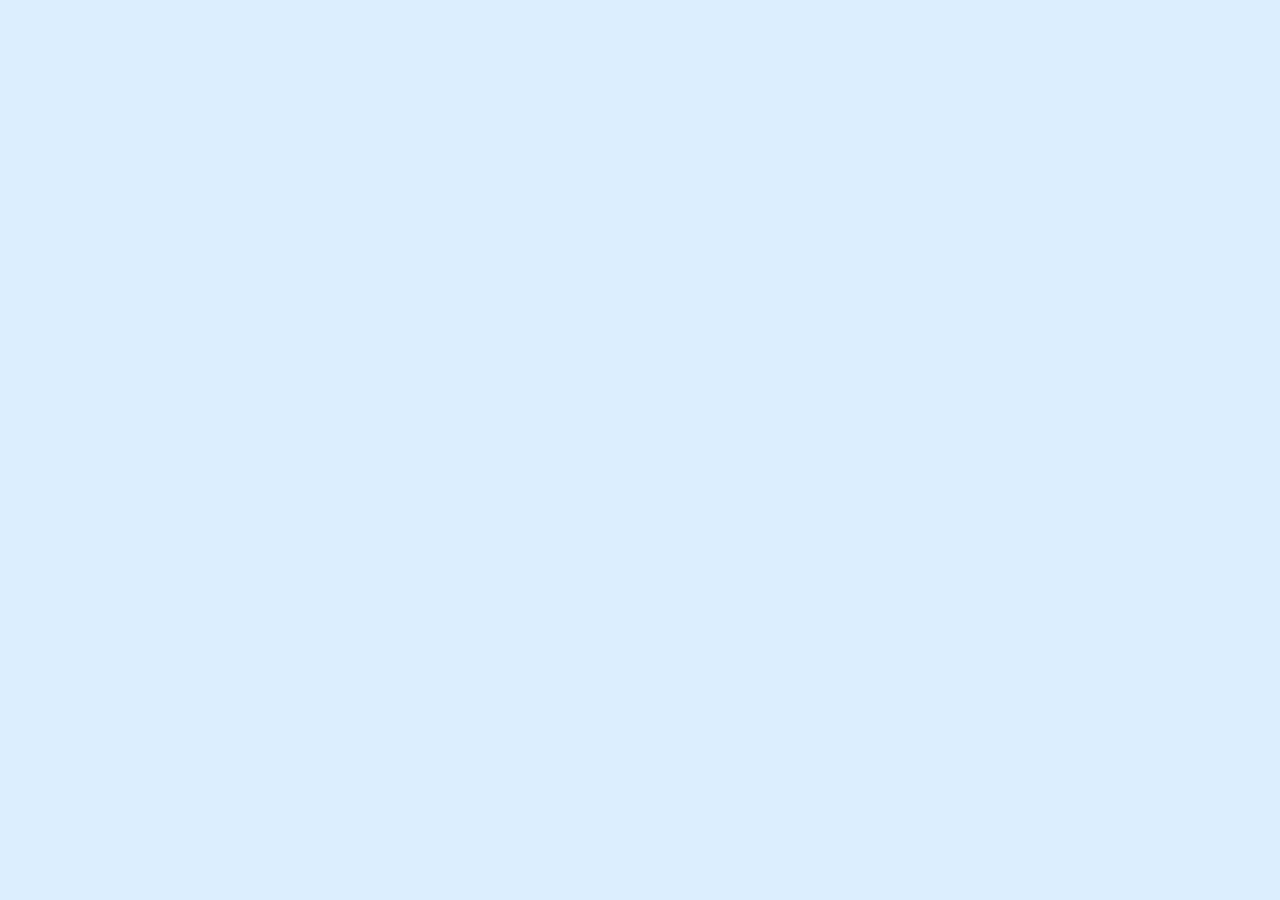
==== index.html @ 377fe5b5 "Create board" ====
<!DOCTYPE html>
<html lang="en">

<head>
    <meta charset="UTF-8">
    <meta name="viewport" content="width=device-width, initial-scale=1.0">
    <title>My Game</title>

    <link rel="stylesheet" href="./css/main.css">

</head>

<body>
    <div id="board"></div>

    <script src="./js/main.js"></script>
</body>

</html>
---- css/main.css ----
body {
    margin: 0;
    padding: 0;
    background-color: #DCEEFE;
}

#board {
    width: 100vw; 
    height: 100vh;
    position: relative;
}
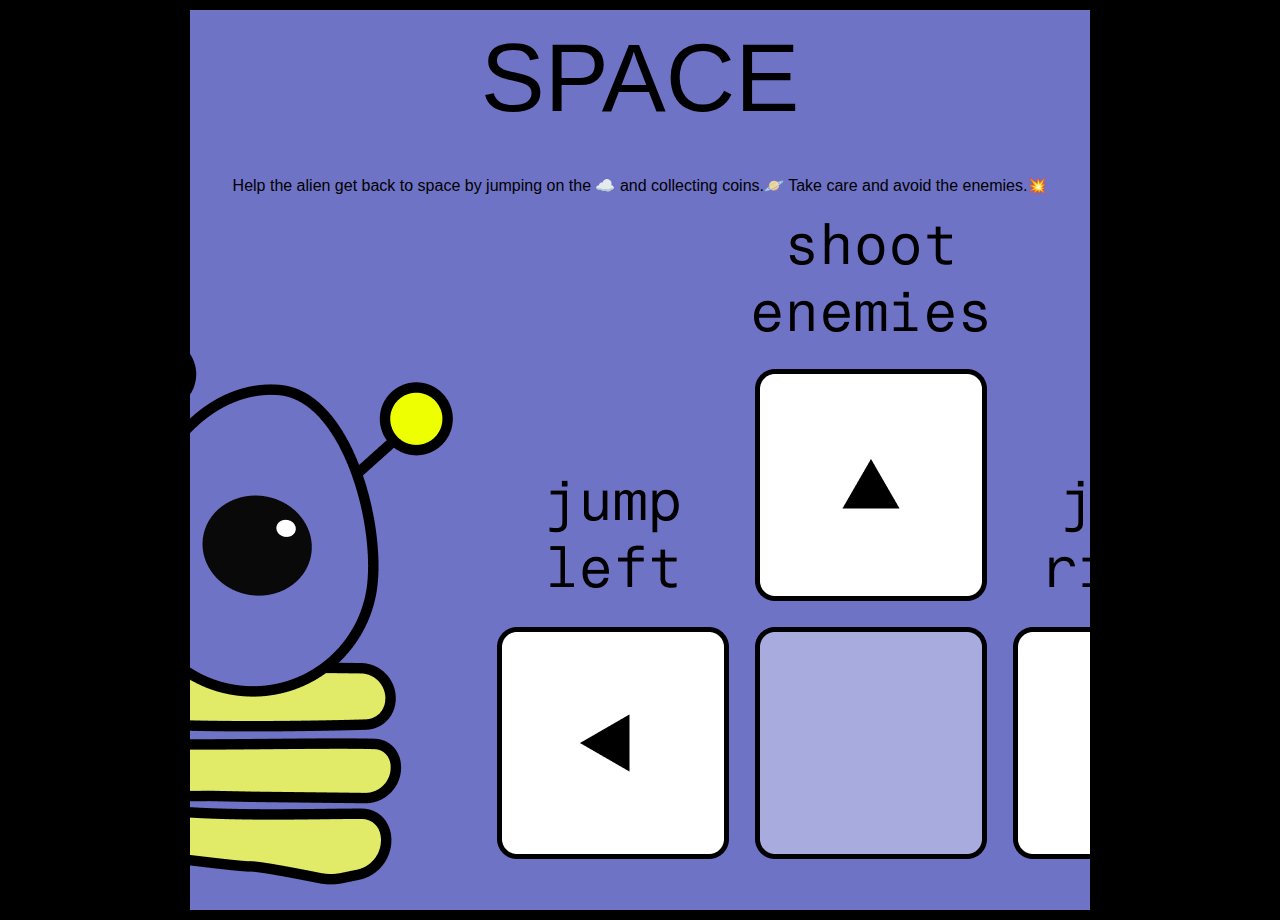
==== commit 33a38feb: "Change navigation image" ====
--- a/index.html
+++ b/index.html
@@ -1,19 +1,19 @@
 <!DOCTYPE html>
 <html lang="en">
-
 <head>
     <meta charset="UTF-8">
     <meta name="viewport" content="width=device-width, initial-scale=1.0">
-    <title>My Game</title>
-
+    <title>Game - Welcome</title>
     <link rel="stylesheet" href="./css/main.css">
-
 </head>
-
 <body>
-    <div id="board"></div>
+    <div id="board">
+        <div id="welcome">Jump back to space</div>
+        <p id = "intro">Help the alien get back to space by jumping on the ☁️ and collecting coins.🪐 Take care and avoid the enemies.💥 </p>
+        <img id = "nav-image" src = "./images/navigation.png" alt = "how-to-navigate">
+        <button id="start" class="btn">Start play</button>
+    </div>
 
     <script src="./js/main.js"></script>
 </body>
-
 </html>--- a/css/main.css
+++ b/css/main.css
@@ -1,11 +1,104 @@
 body {
     margin: 0;
     padding: 0;
-    background-color: #DCEEFE;
+    background-color: black;
+    font-family: Impact, Haettenschweiler, 'Arial Narrow Bold', sans-serif;
+    display: flex;
+    justify-content: center;
 }
 
 #board {
-    width: 100vw; 
+    display: flex;
+    flex-direction: column;
+    justify-content: center;
+    align-items: center;
+    width: 100vw;
     height: 100vh;
     position: relative;
-}+    overflow: hidden;
+    max-width: 900px;
+    border: 10px solid black;
+    background-color: #6F73C6;
+}
+
+#welcome, #gameover {
+    color: black;
+    font-size: 6rem;
+    margin-bottom: 3vh;
+    text-align: center;
+    text-transform: uppercase;
+}
+
+#finalscore {
+    font-size: 1rem;
+    color: black;
+    margin-bottom: 2vh;
+    font-weight: 500;
+    text-align: center;
+    text-transform: uppercase;
+    font-family: 'Franklin Gothic Medium', 'Arial Narrow', Arial, sans-serif;
+}
+
+#finalscore span {
+    color: #E2EB67;
+    font-size: 10rem;
+    font-family: Impact, Haettenschweiler, 'Arial Narrow Bold', sans-serif;
+}
+
+#restart, #start {
+    padding: 2vh 10vw;
+    color: black;
+    border: 2px solid black;
+    background-color: #E2EB67;
+    border-radius: 100px;
+    font-size: 1.5rem;
+    text-transform: uppercase;
+    font-family: 'Franklin Gothic Medium', 'Arial Narrow', Arial, sans-serif;
+    cursor: pointer;
+}
+
+/**************** PLAY ELEMENTS *****************/
+
+#player {
+    background-size: 100% 100%;
+    background-image: url(../images/player.png);
+    background-repeat: no-repeat;
+    position: absolute;
+    z-index: +1;
+}
+
+.platform {
+    background-size: 100% 100%;
+    background-image: url(../images/platform.png);
+    background-repeat: no-repeat;
+    position: absolute;
+}
+
+.coin {
+    background-color: #E2EB67;
+    border-radius: 50%;
+    border: 3px solid black;
+    position: absolute;
+}
+
+.enemy {
+    background-color: rgb(255, 192, 247);
+    border: 3px solid black;
+    position: absolute;
+}
+
+.bullet {
+    background-color: black;
+    border-radius: 50%;
+    position: absolute;
+}
+
+#score {
+    padding: 5vh 5vw;
+    position: absolute;
+    top: 0;
+    left: 0;
+    margin: 0;
+    font-size: 5rem;
+    color: black;
+}
